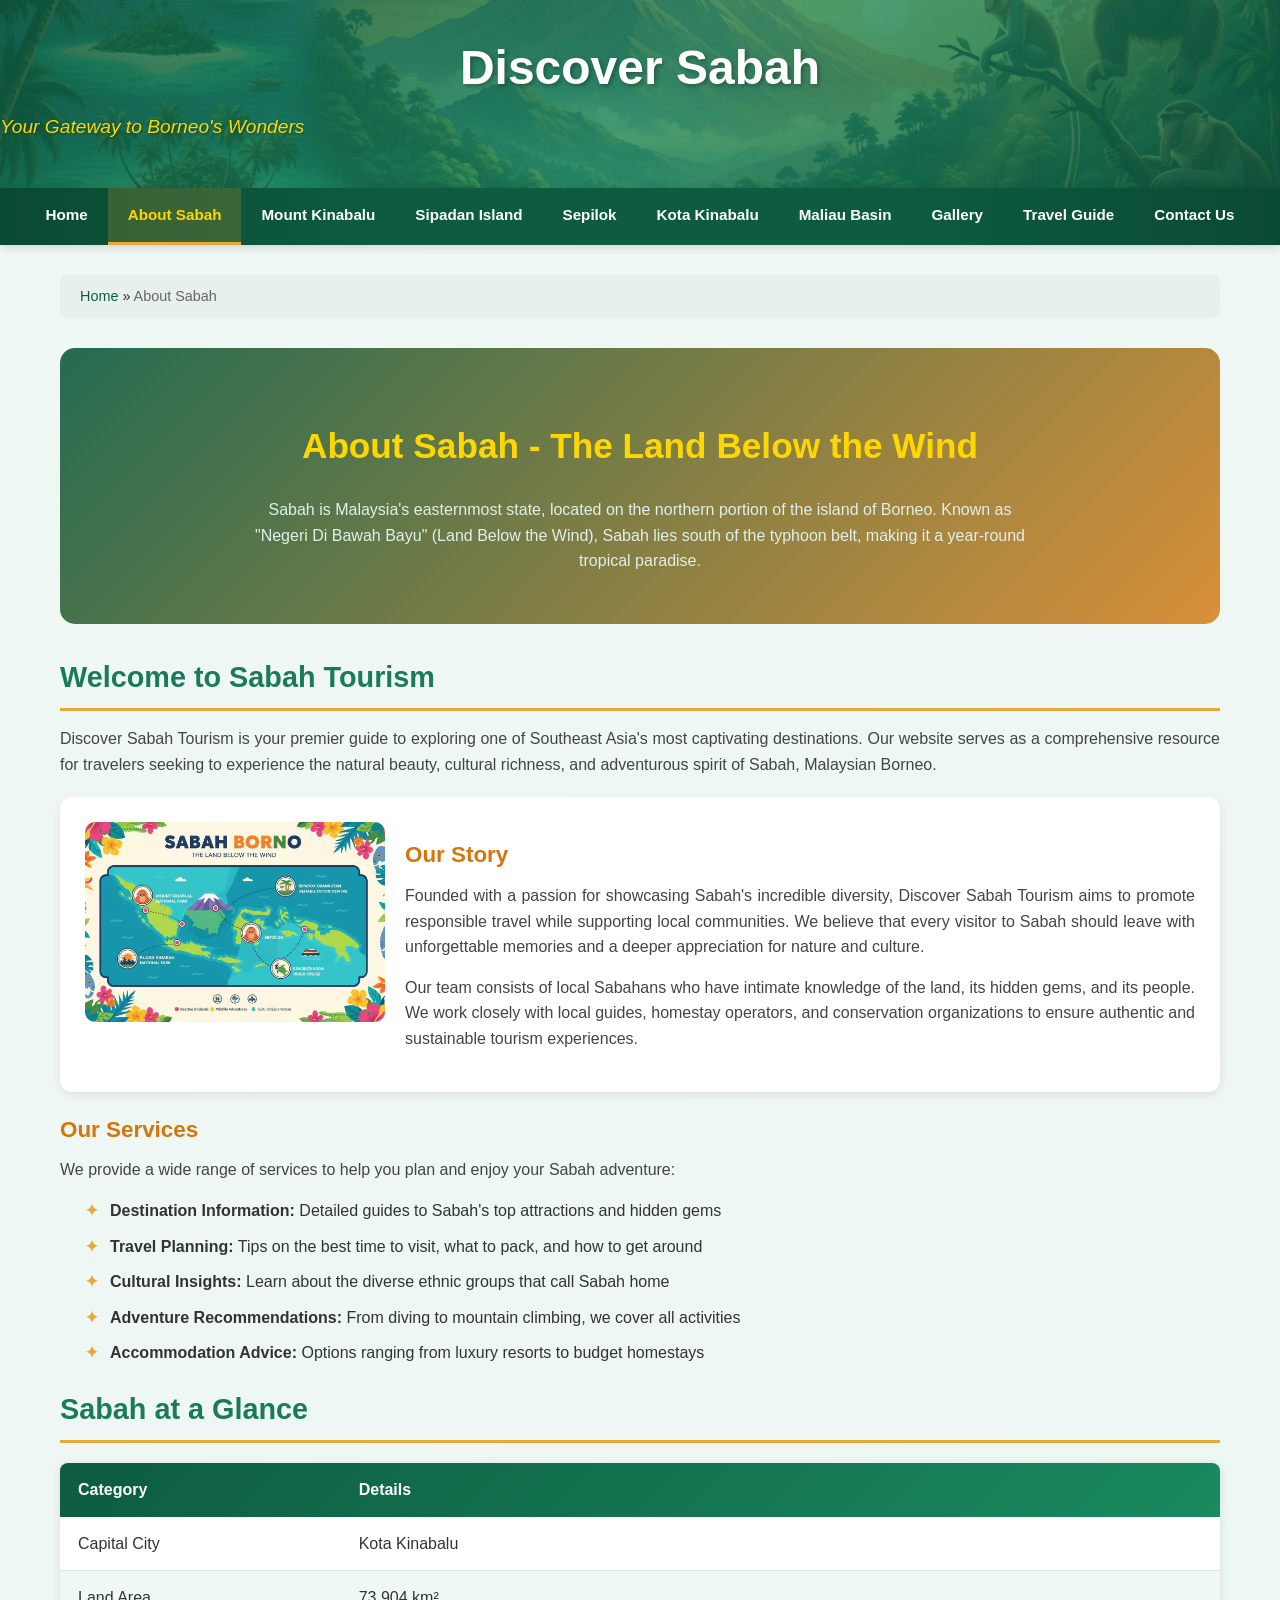
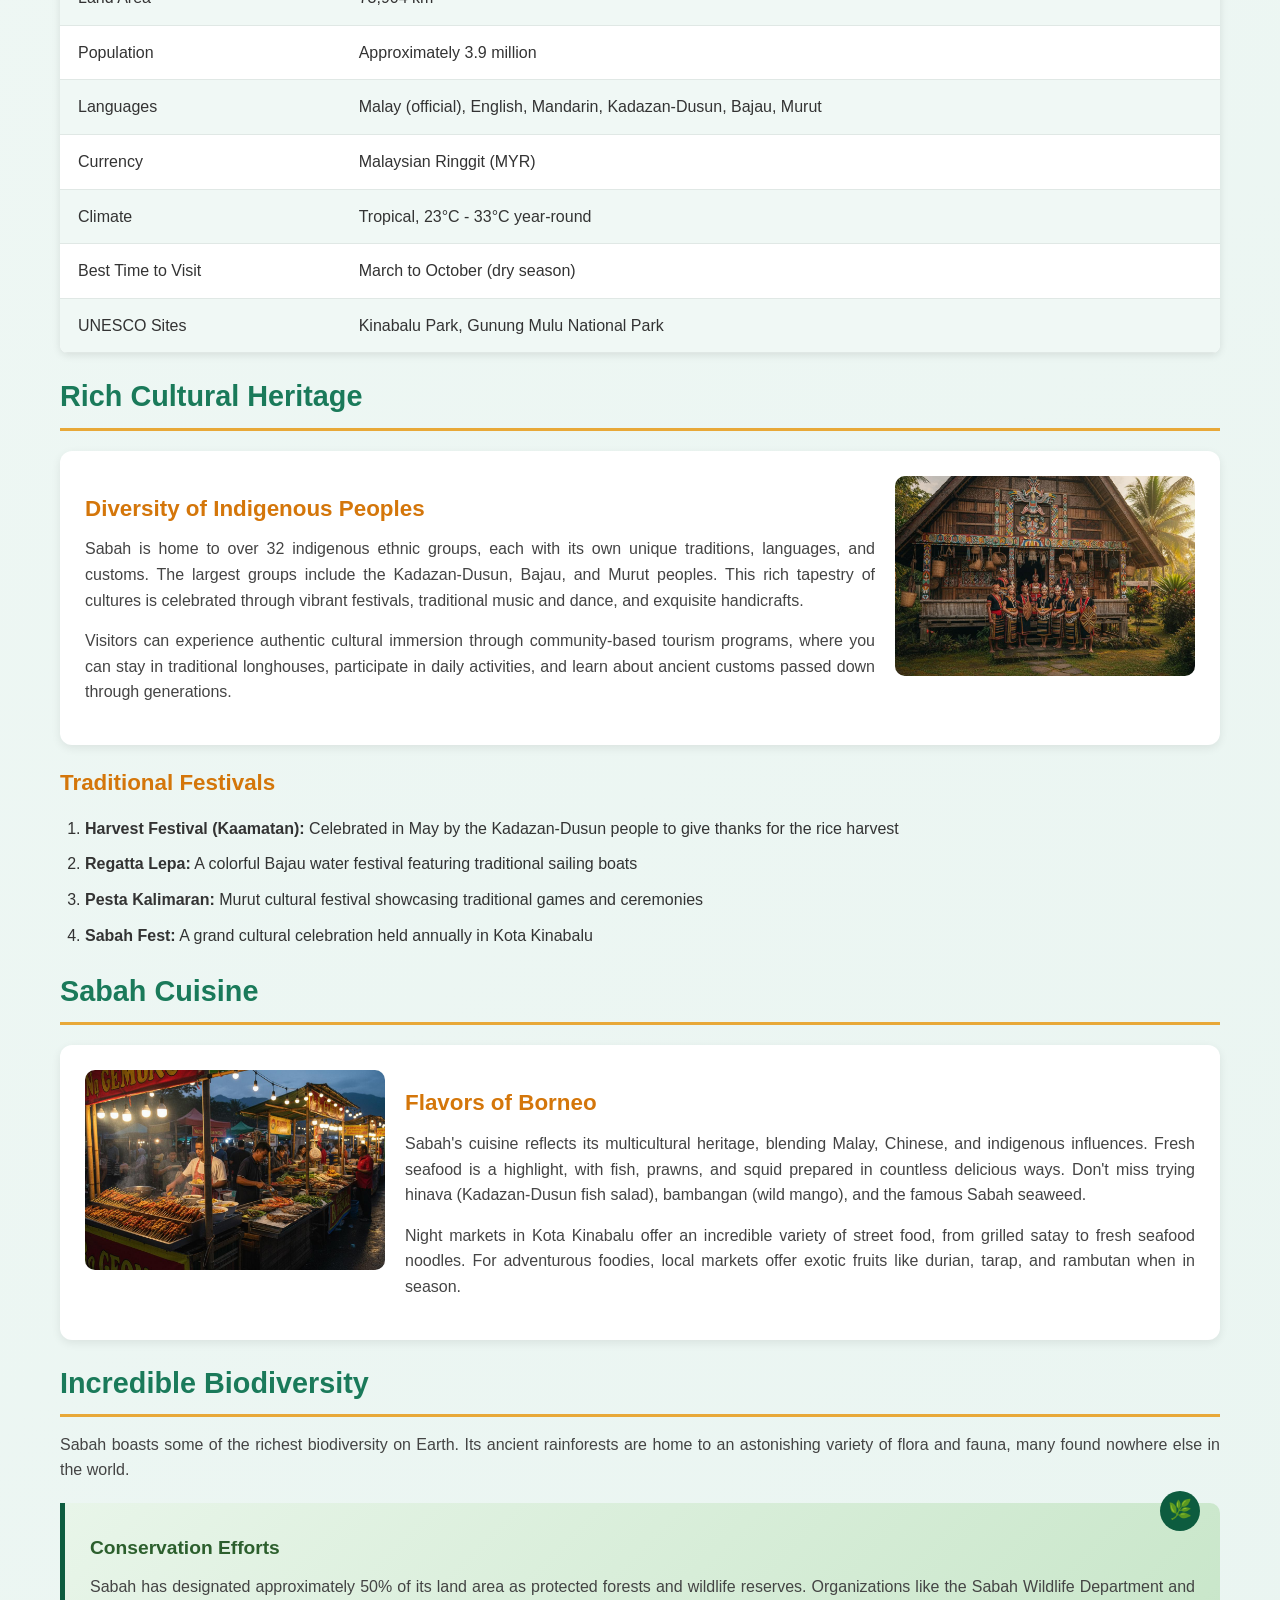
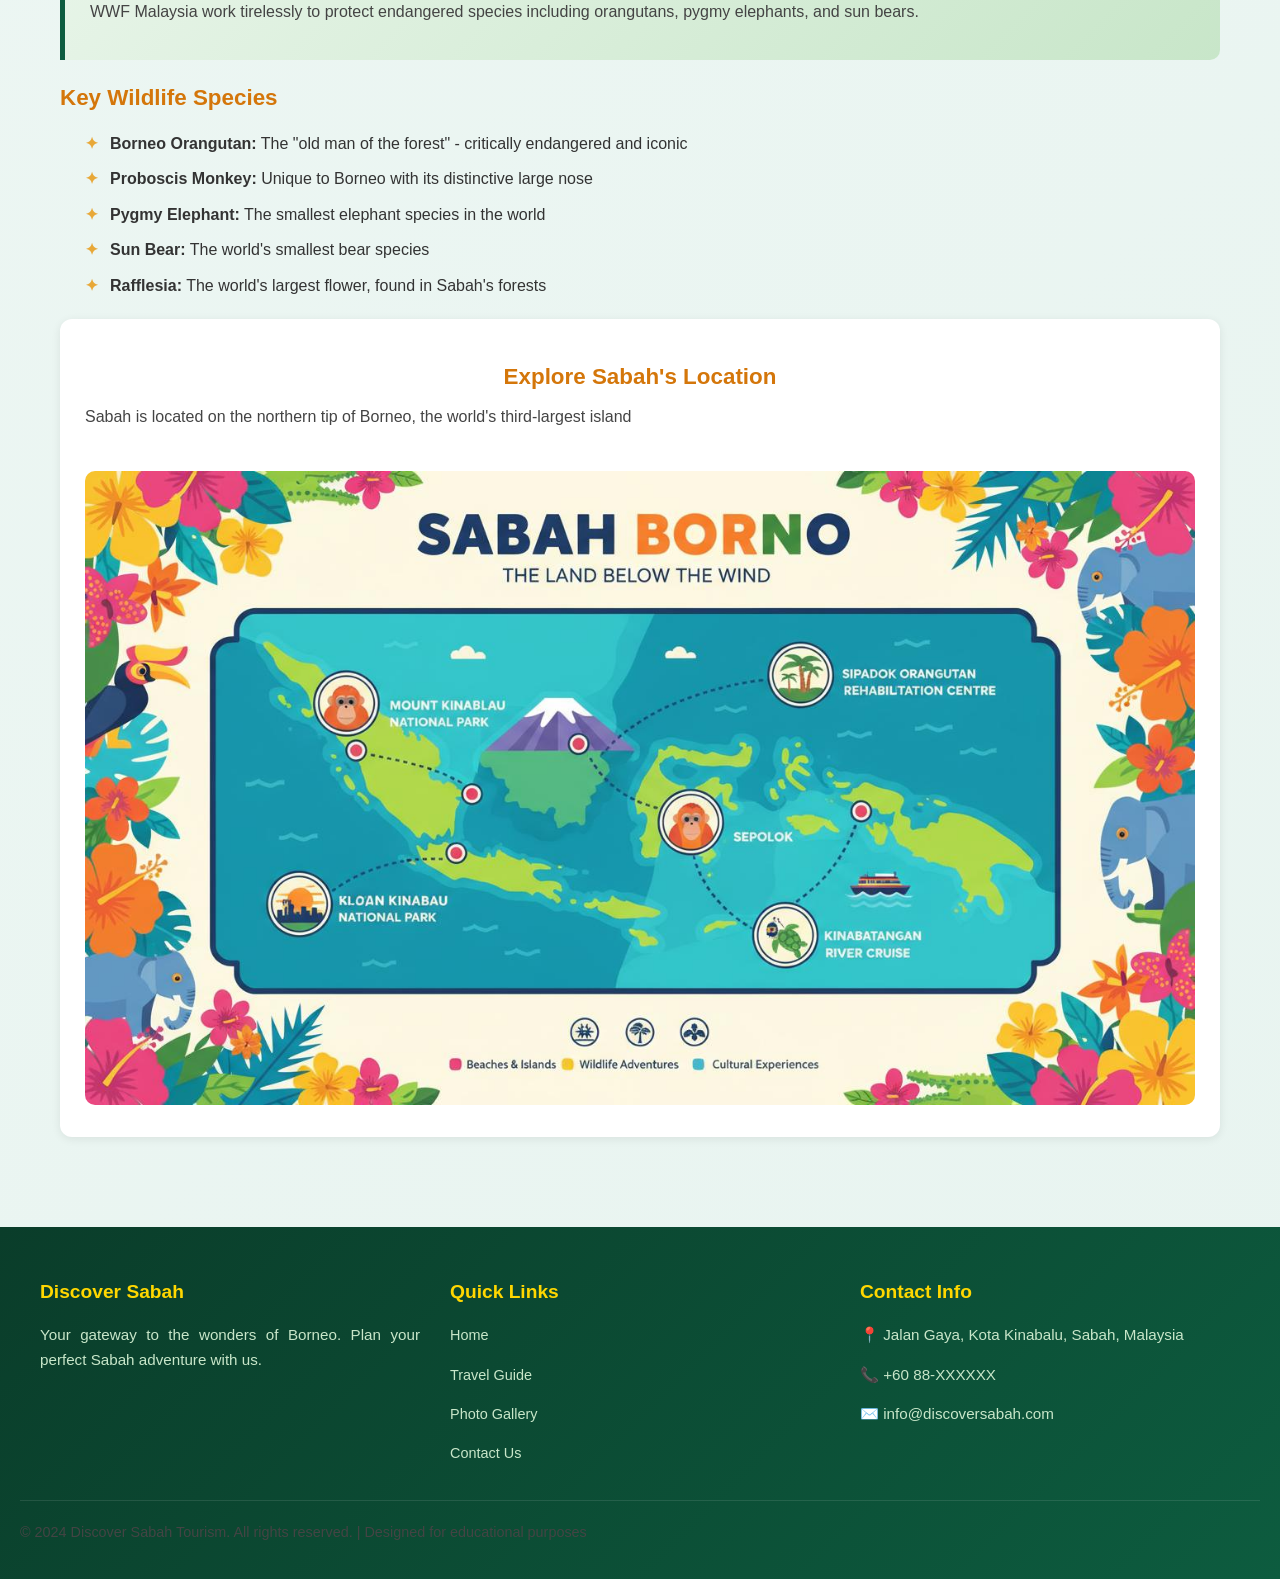
==== about.html @ e3cf941e "Upload Sabah tourism website" ====
<!DOCTYPE html>
<html lang="en">
<head>
    <meta charset="UTF-8">
    <meta name="viewport" content="width=device-width, initial-scale=1.0">
    <title>About Sabah - Discover Sabah</title>
    <link rel="stylesheet" href="css/style.css">
    <style>
        .about-hero {
            background: linear-gradient(135deg, rgba(13,92,63,0.9) 0%, rgba(212,118,10,0.8) 100%);
            color: white;
            padding: 50px;
            border-radius: 15px;
            text-align: center;
            margin: 30px 0;
        }
        .about-hero h2 {
            color: #ffd700;
            border: none;
            font-size: 2.2em;
        }
        .about-hero p {
            color: #e0f0e8;
            text-align: center;
            max-width: 800px;
            margin: 15px auto 0;
        }
    </style>
</head>
<body>
    <header>
        <div class="header-content">
            <h1>Discover Sabah</h1>
            <p class="tagline">Your Gateway to Borneo's Wonders</p>
        </div>
    </header>

    <nav>
        <ul>
            <li><a href="index.html">Home</a></li>
            <li><a href="about.html" class="active">About Sabah</a></li>
            <li><a href="kinabalu.html">Mount Kinabalu</a></li>
            <li><a href="sipadan.html">Sipadan Island</a></li>
            <li><a href="sepilok.html">Sepilok</a></li>
            <li><a href="kk.html">Kota Kinabalu</a></li>
            <li><a href="maliau.html">Maliau Basin</a></li>
            <li><a href="gallery.html">Gallery</a></li>
            <li><a href="guide.html">Travel Guide</a></li>
            <li><a href="contact.html">Contact Us</a></li>
        </ul>
    </nav>

    <div class="container">
        <div class="breadcrumb">
            <a href="index.html">Home</a> &raquo; <span>About Sabah</span>
        </div>

        <section class="about-hero">
            <h2>About Sabah - The Land Below the Wind</h2>
            <p>Sabah is Malaysia's easternmost state, located on the northern portion of the island of Borneo. Known as "Negeri Di Bawah Bayu" (Land Below the Wind), Sabah lies south of the typhoon belt, making it a year-round tropical paradise.</p>
        </section>

        <!-- Introduction to Sabah Tourism -->
        <section>
            <h2>Welcome to Sabah Tourism</h2>
            <p>Discover Sabah Tourism is your premier guide to exploring one of Southeast Asia's most captivating destinations. Our website serves as a comprehensive resource for travelers seeking to experience the natural beauty, cultural richness, and adventurous spirit of Sabah, Malaysian Borneo.</p>
            
            <div class="feature-box">
                <img src="images/sabah-map.jpg" alt="Map of Sabah showing tourist destinations">
                <h3>Our Story</h3>
                <p>Founded with a passion for showcasing Sabah's incredible diversity, Discover Sabah Tourism aims to promote responsible travel while supporting local communities. We believe that every visitor to Sabah should leave with unforgettable memories and a deeper appreciation for nature and culture.</p>
                <p>Our team consists of local Sabahans who have intimate knowledge of the land, its hidden gems, and its people. We work closely with local guides, homestay operators, and conservation organizations to ensure authentic and sustainable tourism experiences.</p>
            </div>

            <h3>Our Services</h3>
            <p>We provide a wide range of services to help you plan and enjoy your Sabah adventure:</p>
            <ul class="feature-list">
                <li><strong>Destination Information:</strong> Detailed guides to Sabah's top attractions and hidden gems</li>
                <li><strong>Travel Planning:</strong> Tips on the best time to visit, what to pack, and how to get around</li>
                <li><strong>Cultural Insights:</strong> Learn about the diverse ethnic groups that call Sabah home</li>
                <li><strong>Adventure Recommendations:</strong> From diving to mountain climbing, we cover all activities</li>
                <li><strong>Accommodation Advice:</strong> Options ranging from luxury resorts to budget homestays</li>
            </ul>
        </section>

        <!-- Key Facts Table -->
        <section>
            <h2>Sabah at a Glance</h2>
            <table>
                <thead>
                    <tr>
                        <th>Category</th>
                        <th>Details</th>
                    </tr>
                </thead>
                <tbody>
                    <tr>
                        <td>Capital City</td>
                        <td>Kota Kinabalu</td>
                    </tr>
                    <tr>
                        <td>Land Area</td>
                        <td>73,904 km²</td>
                    </tr>
                    <tr>
                        <td>Population</td>
                        <td>Approximately 3.9 million</td>
                    </tr>
                    <tr>
                        <td>Languages</td>
                        <td>Malay (official), English, Mandarin, Kadazan-Dusun, Bajau, Murut</td>
                    </tr>
                    <tr>
                        <td>Currency</td>
                        <td>Malaysian Ringgit (MYR)</td>
                    </tr>
                    <tr>
                        <td>Climate</td>
                        <td>Tropical, 23°C - 33°C year-round</td>
                    </tr>
                    <tr>
                        <td>Best Time to Visit</td>
                        <td>March to October (dry season)</td>
                    </tr>
                    <tr>
                        <td>UNESCO Sites</td>
                        <td>Kinabalu Park, Gunung Mulu National Park</td>
                    </tr>
                </tbody>
            </table>
        </section>

        <!-- Cultural Heritage -->
        <section>
            <h2>Rich Cultural Heritage</h2>
            <div class="feature-box">
                <img src="images/cultural-heritage.jpg" alt="Traditional Sabah longhouse and culture" class="right">
                <h3>Diversity of Indigenous Peoples</h3>
                <p>Sabah is home to over 32 indigenous ethnic groups, each with its own unique traditions, languages, and customs. The largest groups include the Kadazan-Dusun, Bajau, and Murut peoples. This rich tapestry of cultures is celebrated through vibrant festivals, traditional music and dance, and exquisite handicrafts.</p>
                <p>Visitors can experience authentic cultural immersion through community-based tourism programs, where you can stay in traditional longhouses, participate in daily activities, and learn about ancient customs passed down through generations.</p>
            </div>

            <h3>Traditional Festivals</h3>
            <ol class="feature-list">
                <li><strong>Harvest Festival (Kaamatan):</strong> Celebrated in May by the Kadazan-Dusun people to give thanks for the rice harvest</li>
                <li><strong>Regatta Lepa:</strong> A colorful Bajau water festival featuring traditional sailing boats</li>
                <li><strong>Pesta Kalimaran:</strong> Murut cultural festival showcasing traditional games and ceremonies</li>
                <li><strong>Sabah Fest:</strong> A grand cultural celebration held annually in Kota Kinabalu</li>
            </ol>
        </section>

        <!-- Cuisine Section -->
        <section>
            <h2>Sabah Cuisine</h2>
            <div class="feature-box">
                <img src="images/local-cuisine.jpg" alt="Sabah local food market">
                <h3>Flavors of Borneo</h3>
                <p>Sabah's cuisine reflects its multicultural heritage, blending Malay, Chinese, and indigenous influences. Fresh seafood is a highlight, with fish, prawns, and squid prepared in countless delicious ways. Don't miss trying hinava (Kadazan-Dusun fish salad), bambangan (wild mango), and the famous Sabah seaweed.</p>
                <p>Night markets in Kota Kinabalu offer an incredible variety of street food, from grilled satay to fresh seafood noodles. For adventurous foodies, local markets offer exotic fruits like durian, tarap, and rambutan when in season.</p>
            </div>
        </section>

        <!-- Biodiversity -->
        <section>
            <h2>Incredible Biodiversity</h2>
            <p>Sabah boasts some of the richest biodiversity on Earth. Its ancient rainforests are home to an astonishing variety of flora and fauna, many found nowhere else in the world.</p>
            
            <div class="info-box">
                <div class="info-box-icon">🌿</div>
                <h4>Conservation Efforts</h4>
                <p>Sabah has designated approximately 50% of its land area as protected forests and wildlife reserves. Organizations like the Sabah Wildlife Department and WWF Malaysia work tirelessly to protect endangered species including orangutans, pygmy elephants, and sun bears.</p>
            </div>

            <h3>Key Wildlife Species</h3>
            <ul class="feature-list">
                <li><strong>Borneo Orangutan:</strong> The "old man of the forest" - critically endangered and iconic</li>
                <li><strong>Proboscis Monkey:</strong> Unique to Borneo with its distinctive large nose</li>
                <li><strong>Pygmy Elephant:</strong> The smallest elephant species in the world</li>
                <li><strong>Sun Bear:</strong> The world's smallest bear species</li>
                <li><strong>Rafflesia:</strong> The world's largest flower, found in Sabah's forests</li>
            </ul>
        </section>

        <!-- Map Section -->
        <section class="media-container">
            <h3>Explore Sabah's Location</h3>
            <p>Sabah is located on the northern tip of Borneo, the world's third-largest island</p>
            <br>
            <img src="images/sabah-map.jpg" alt="Sabah location map" style="max-width: 100%; border-radius: 10px;">
        </section>
    </div>

    <footer>
        <div class="footer-content">
            <div class="footer-section">
                <h4>Discover Sabah</h4>
                <p>Your gateway to the wonders of Borneo. Plan your perfect Sabah adventure with us.</p>
            </div>
            <div class="footer-section">
                <h4>Quick Links</h4>
                <p><a href="index.html">Home</a></p>
                <p><a href="guide.html">Travel Guide</a></p>
                <p><a href="gallery.html">Photo Gallery</a></p>
                <p><a href="contact.html">Contact Us</a></p>
            </div>
            <div class="footer-section">
                <h4>Contact Info</h4>
                <p>📍 Jalan Gaya, Kota Kinabalu, Sabah, Malaysia</p>
                <p>📞 +60 88-XXXXXX</p>
                <p>✉️ info@discoversabah.com</p>
            </div>
        </div>
        <div class="footer-bottom">
            <p>&copy; 2024 Discover Sabah Tourism. All rights reserved. | Designed for educational purposes</p>
        </div>
    </footer>
</body>
</html>
---- css/style.css ----
/* ============================================
   SABAH TOURISM WEBSITE - EXTERNAL STYLESHEET
   Techniques: External CSS, Positioning, Floating,
   Background Styling, Responsive Design
   ============================================ */

/* --- CSS Reset & Base Styles --- */
* {
    margin: 0;
    padding: 0;
    box-sizing: border-box;
}

body {
    font-family: 'Segoe UI', Tahoma, Geneva, Verdana, sans-serif;
    line-height: 1.6;
    color: #333;
    background-color: #f0f8f5;
    background-image: linear-gradient(135deg, #f0f8f5 0%, #e8f4f0 100%);
}

/* --- Typography --- */
h1 {
    font-size: 2.5em;
    color: #0d5c3f;
    margin-bottom: 15px;
    text-align: center;
}

h2 {
    font-size: 1.8em;
    color: #1a7a5a;
    margin: 20px 0 15px 0;
    border-bottom: 3px solid #e8a838;
    padding-bottom: 8px;
}

h3 {
    font-size: 1.4em;
    color: #d4760a;
    margin: 15px 0 10px 0;
}

h4 {
    font-size: 1.2em;
    color: #2c5f2d;
    margin: 10px 0;
}

p {
    margin-bottom: 15px;
    text-align: justify;
    color: #444;
}

a {
    color: #0d7a4d;
    text-decoration: none;
    transition: all 0.3s ease;
}

a:hover {
    color: #e8a838;
    text-decoration: underline;
}

/* --- Header & Navigation --- */
header {
    background: linear-gradient(135deg, #0d5c3f 0%, #1a8a5f 50%, #0d5c3f 100%);
    background-image: url('../images/hero-sabah.jpg');
    background-size: cover;
    background-position: center;
    background-blend-mode: overlay;
    color: white;
    padding: 30px 0;
    text-align: center;
    position: relative;
    box-shadow: 0 4px 15px rgba(0,0,0,0.2);
}

header::after {
    content: '';
    position: absolute;
    top: 0;
    left: 0;
    right: 0;
    bottom: 0;
    background: linear-gradient(135deg, rgba(13,92,63,0.85) 0%, rgba(26,138,95,0.75) 50%, rgba(13,92,63,0.85) 100%);
    z-index: 1;
}

.header-content {
    position: relative;
    z-index: 2;
}

header h1 {
    color: white;
    font-size: 3em;
    text-shadow: 2px 2px 4px rgba(0,0,0,0.3);
    margin-bottom: 5px;
}

.tagline {
    font-size: 1.2em;
    color: #ffd700;
    font-style: italic;
    text-shadow: 1px 1px 2px rgba(0,0,0,0.3);
}

/* --- Navigation Bar --- */
nav {
    background: linear-gradient(90deg, #0a4a32 0%, #0d5c3f 30%, #0d5c3f 70%, #0a4a32 100%);
    padding: 0;
    position: sticky;
    top: 0;
    z-index: 1000;
    box-shadow: 0 2px 10px rgba(0,0,0,0.15);
}

nav ul {
    list-style: none;
    text-align: center;
    display: flex;
    justify-content: center;
    flex-wrap: wrap;
}

nav ul li {
    display: inline-block;
}

nav ul li a {
    display: block;
    color: white;
    padding: 15px 20px;
    text-decoration: none;
    font-weight: 600;
    font-size: 0.95em;
    transition: all 0.3s ease;
    border-bottom: 3px solid transparent;
}

nav ul li a:hover {
    background-color: rgba(255,255,255,0.1);
    color: #ffd700;
    border-bottom: 3px solid #ffd700;
    text-decoration: none;
}

nav ul li a.active {
    background-color: rgba(232,168,56,0.2);
    border-bottom: 3px solid #e8a838;
    color: #ffd700;
}

/* --- Main Content Container --- */
.container {
    max-width: 1200px;
    margin: 0 auto;
    padding: 30px 20px;
}

/* --- Hero Section --- */
.hero-section {
    position: relative;
    text-align: center;
    padding: 50px 20px;
    background: linear-gradient(135deg, rgba(13,92,63,0.9) 0%, rgba(26,138,95,0.8) 100%);
    color: white;
    border-radius: 15px;
    margin-bottom: 30px;
    overflow: hidden;
}

.hero-section h1 {
    color: white;
    font-size: 2.8em;
    margin-bottom: 15px;
}

.hero-section p {
    font-size: 1.2em;
    color: #e0f0e8;
    max-width: 800px;
    margin: 0 auto 25px auto;
    text-align: center;
}

.btn {
    display: inline-block;
    padding: 12px 30px;
    background: linear-gradient(135deg, #e8a838 0%, #f0c050 100%);
    color: #333;
    font-weight: bold;
    border-radius: 50px;
    text-decoration: none;
    transition: all 0.3s ease;
    box-shadow: 0 4px 15px rgba(232,168,56,0.4);
}

.btn:hover {
    background: linear-gradient(135deg, #f0c050 0%, #ffd700 100%);
    transform: translateY(-2px);
    box-shadow: 0 6px 20px rgba(232,168,56,0.5);
    text-decoration: none;
    color: #333;
}

/* --- Cards Grid (Floating Layout) --- */
.card-grid {
    display: flex;
    flex-wrap: wrap;
    gap: 25px;
    margin: 30px 0;
}

.card {
    flex: 1 1 300px;
    background: white;
    border-radius: 12px;
    overflow: hidden;
    box-shadow: 0 4px 15px rgba(0,0,0,0.1);
    transition: all 0.3s ease;
    border: 1px solid #e0e8e5;
}

.card:hover {
    transform: translateY(-5px);
    box-shadow: 0 8px 25px rgba(0,0,0,0.15);
}

.card img {
    width: 100%;
    height: 200px;
    object-fit: cover;
    display: block;
}

.card-content {
    padding: 20px;
}

.card-content h3 {
    margin-top: 0;
}

.card-content p {
    text-align: left;
}

/* --- Feature Box with Float --- */
.feature-box {
    background: white;
    border-radius: 12px;
    padding: 25px;
    margin: 20px 0;
    box-shadow: 0 3px 10px rgba(0,0,0,0.08);
    overflow: hidden;
}

.feature-box img {
    float: left;
    margin: 0 20px 15px 0;
    border-radius: 10px;
    width: 300px;
    height: 200px;
    object-fit: cover;
}

.feature-box img.right {
    float: right;
    margin: 0 0 15px 20px;
}

.feature-box::after {
    content: "";
    display: table;
    clear: both;
}

/* --- Info Boxes with Positioning --- */
.info-box {
    position: relative;
    background: linear-gradient(135deg, #e8f5e9 0%, #c8e6c9 100%);
    border-left: 5px solid #0d5c3f;
    padding: 20px 25px;
    margin: 20px 0;
    border-radius: 0 10px 10px 0;
}

.info-box.tip {
    background: linear-gradient(135deg, #fff8e1 0%, #ffecb3 100%);
    border-left-color: #e8a838;
}

.info-box.warning {
    background: linear-gradient(135deg, #ffebee 0%, #ffcdd2 100%);
    border-left-color: #c62828;
}

.info-box-icon {
    position: absolute;
    top: -12px;
    right: 20px;
    background: #0d5c3f;
    color: white;
    width: 40px;
    height: 40px;
    border-radius: 50%;
    display: flex;
    align-items: center;
    justify-content: center;
    font-size: 1.2em;
    font-weight: bold;
}

/* --- Tables --- */
table {
    width: 100%;
    border-collapse: collapse;
    margin: 20px 0;
    background: white;
    box-shadow: 0 2px 8px rgba(0,0,0,0.1);
    border-radius: 8px;
    overflow: hidden;
}

table thead {
    background: linear-gradient(135deg, #0d5c3f 0%, #1a8a5f 100%);
    color: white;
}

table th, table td {
    padding: 14px 18px;
    text-align: left;
}

table tbody tr:nth-child(even) {
    background-color: #f0f8f5;
}

table tbody tr:hover {
    background-color: #e0f0e8;
    transition: background-color 0.3s ease;
}

table th {
    font-weight: 600;
}

table td {
    border-bottom: 1px solid #e0e8e5;
}

/* --- Lists --- */
ul.feature-list, ol.feature-list {
    margin: 15px 0 15px 25px;
    padding: 0;
}

ul.feature-list li, ol.feature-list li {
    margin-bottom: 10px;
    line-height: 1.6;
}

ul.feature-list li {
    list-style-type: none;
    position: relative;
    padding-left: 25px;
}

ul.feature-list li::before {
    content: "✦";
    position: absolute;
    left: 0;
    color: #e8a838;
    font-weight: bold;
}

/* --- Gallery Grid --- */
.gallery-grid {
    display: grid;
    grid-template-columns: repeat(auto-fill, minmax(280px, 1fr));
    gap: 20px;
    margin: 30px 0;
}

.gallery-item {
    position: relative;
    overflow: hidden;
    border-radius: 12px;
    box-shadow: 0 4px 12px rgba(0,0,0,0.15);
    transition: all 0.3s ease;
    cursor: pointer;
}

.gallery-item:hover {
    transform: scale(1.03);
    box-shadow: 0 8px 25px rgba(0,0,0,0.2);
}

.gallery-item img {
    width: 100%;
    height: 220px;
    object-fit: cover;
    display: block;
    transition: all 0.3s ease;
}

.gallery-item:hover img {
    transform: scale(1.1);
}

.gallery-caption {
    position: absolute;
    bottom: 0;
    left: 0;
    right: 0;
    background: linear-gradient(transparent, rgba(0,0,0,0.8));
    color: white;
    padding: 30px 15px 15px 15px;
    font-size: 0.95em;
}

/* --- Forms --- */
.form-container {
    background: white;
    padding: 35px;
    border-radius: 15px;
    box-shadow: 0 4px 20px rgba(0,0,0,0.1);
    max-width: 700px;
    margin: 0 auto;
}

.form-group {
    margin-bottom: 20px;
}

.form-group label {
    display: block;
    margin-bottom: 8px;
    font-weight: 600;
    color: #0d5c3f;
}

.form-group input[type="text"],
.form-group input[type="email"],
.form-group input[type="tel"],
.form-group input[type="date"],
.form-group select,
.form-group textarea {
    width: 100%;
    padding: 12px 15px;
    border: 2px solid #d0e0d8;
    border-radius: 8px;
    font-size: 1em;
    font-family: inherit;
    transition: border-color 0.3s ease;
}

.form-group input:focus,
.form-group select:focus,
.form-group textarea:focus {
    border-color: #0d5c3f;
    outline: none;
    box-shadow: 0 0 0 3px rgba(13,92,63,0.1);
}

.form-group input.error,
.form-group select.error,
.form-group textarea.error {
    border-color: #c62828;
    background-color: #ffebee;
}

.error-message {
    color: #c62828;
    font-size: 0.85em;
    margin-top: 5px;
    display: none;
}

.error-message.visible {
    display: block;
}

.form-row {
    display: flex;
    gap: 20px;
}

.form-row .form-group {
    flex: 1;
}

.form-group textarea {
    resize: vertical;
    min-height: 120px;
}

.btn-submit {
    background: linear-gradient(135deg, #0d5c3f 0%, #1a8a5f 100%);
    color: white;
    padding: 14px 40px;
    border: none;
    border-radius: 50px;
    font-size: 1.1em;
    font-weight: bold;
    cursor: pointer;
    transition: all 0.3s ease;
    box-shadow: 0 4px 15px rgba(13,92,63,0.3);
}

.btn-submit:hover {
    background: linear-gradient(135deg, #1a8a5f 0%, #0d5c3f 100%);
    transform: translateY(-2px);
    box-shadow: 0 6px 20px rgba(13,92,63,0.4);
}

/* --- Contact Info Box --- */
.contact-info {
    background: linear-gradient(135deg, #e8f5e9 0%, #c8e6c9 100%);
    padding: 25px;
    border-radius: 12px;
    margin: 20px 0;
}

.contact-info-item {
    display: flex;
    align-items: flex-start;
    margin-bottom: 15px;
}

.contact-icon {
    font-size: 1.5em;
    margin-right: 15px;
    color: #0d5c3f;
    min-width: 30px;
    text-align: center;
}

/* --- Audio/Video Container --- */
.media-container {
    background: white;
    padding: 25px;
    border-radius: 12px;
    margin: 20px 0;
    text-align: center;
    box-shadow: 0 2px 10px rgba(0,0,0,0.08);
}

.media-container audio,
.media-container video {
    width: 100%;
    max-width: 600px;
    border-radius: 8px;
}

/* --- Footer --- */
footer {
    background: linear-gradient(135deg, #0a3d2a 0%, #0d5c3f 100%);
    color: white;
    padding: 40px 20px 20px 20px;
    margin-top: 40px;
}

.footer-content {
    max-width: 1200px;
    margin: 0 auto;
    display: flex;
    flex-wrap: wrap;
    justify-content: space-between;
    gap: 30px;
}

.footer-section {
    flex: 1 1 250px;
}

.footer-section h4 {
    color: #ffd700;
    margin-bottom: 15px;
    font-size: 1.2em;
}

.footer-section p,
.footer-section a {
    color: #c8e6c9;
    font-size: 0.95em;
}

.footer-section a:hover {
    color: #ffd700;
}

.footer-bottom {
    text-align: center;
    padding-top: 20px;
    margin-top: 20px;
    border-top: 1px solid rgba(255,255,255,0.1);
    color: rgba(255,255,255,0.7);
    font-size: 0.9em;
}

/* --- Breadcrumb --- */
.breadcrumb {
    background: #e8f0ec;
    padding: 10px 20px;
    margin-bottom: 20px;
    border-radius: 8px;
    font-size: 0.9em;
}

.breadcrumb a {
    color: #0d5c3f;
}

.breadcrumb span {
    color: #666;
}

/* --- Highlight Box --- */
.highlight-box {
    background: linear-gradient(135deg, #fff3e0 0%, #ffe0b2 100%);
    border: 2px solid #e8a838;
    border-radius: 12px;
    padding: 20px;
    margin: 20px 0;
    text-align: center;
}

.highlight-box h3 {
    color: #e65100;
}

/* --- Destination Header --- */
.destination-header {
    position: relative;
    height: 350px;
    background-size: cover;
    background-position: center;
    border-radius: 15px;
    display: flex;
    align-items: center;
    justify-content: center;
    margin-bottom: 30px;
    overflow: hidden;
}

.destination-header::after {
    content: '';
    position: absolute;
    top: 0;
    left: 0;
    right: 0;
    bottom: 0;
    background: rgba(0,0,0,0.4);
}

.destination-header h1 {
    position: relative;
    z-index: 2;
    color: white;
    font-size: 3em;
    text-shadow: 2px 2px 6px rgba(0,0,0,0.5);
}

/* --- Statistics Box --- */
.stats-container {
    display: flex;
    flex-wrap: wrap;
    gap: 20px;
    margin: 30px 0;
}

.stat-box {
    flex: 1 1 200px;
    background: linear-gradient(135deg, #0d5c3f 0%, #1a8a5f 100%);
    color: white;
    padding: 25px;
    border-radius: 12px;
    text-align: center;
    box-shadow: 0 4px 15px rgba(13,92,63,0.3);
}

.stat-number {
    font-size: 2.5em;
    font-weight: bold;
    color: #ffd700;
}

.stat-label {
    font-size: 0.95em;
    opacity: 0.9;
    margin-top: 5px;
}

/* --- Responsive Design --- */
@media (max-width: 768px) {
    header h1 {
        font-size: 2em;
    }

    nav ul {
        flex-direction: column;
    }

    nav ul li a {
        padding: 10px 15px;
    }

    .feature-box img,
    .feature-box img.right {
        float: none;
        margin: 0 0 15px 0;
        width: 100%;
        height: auto;
    }

    .destination-header {
        height: 200px;
    }

    .destination-header h1 {
        font-size: 1.8em;
    }

    .form-row {
        flex-direction: column;
        gap: 0;
    }

    .gallery-grid {
        grid-template-columns: 1fr;
    }
}

@media (max-width: 480px) {
    .container {
        padding: 15px 10px;
    }

    h1 {
        font-size: 1.8em;
    }

    h2 {
        font-size: 1.4em;
    }

    .hero-section h1 {
        font-size: 1.8em;
    }
}
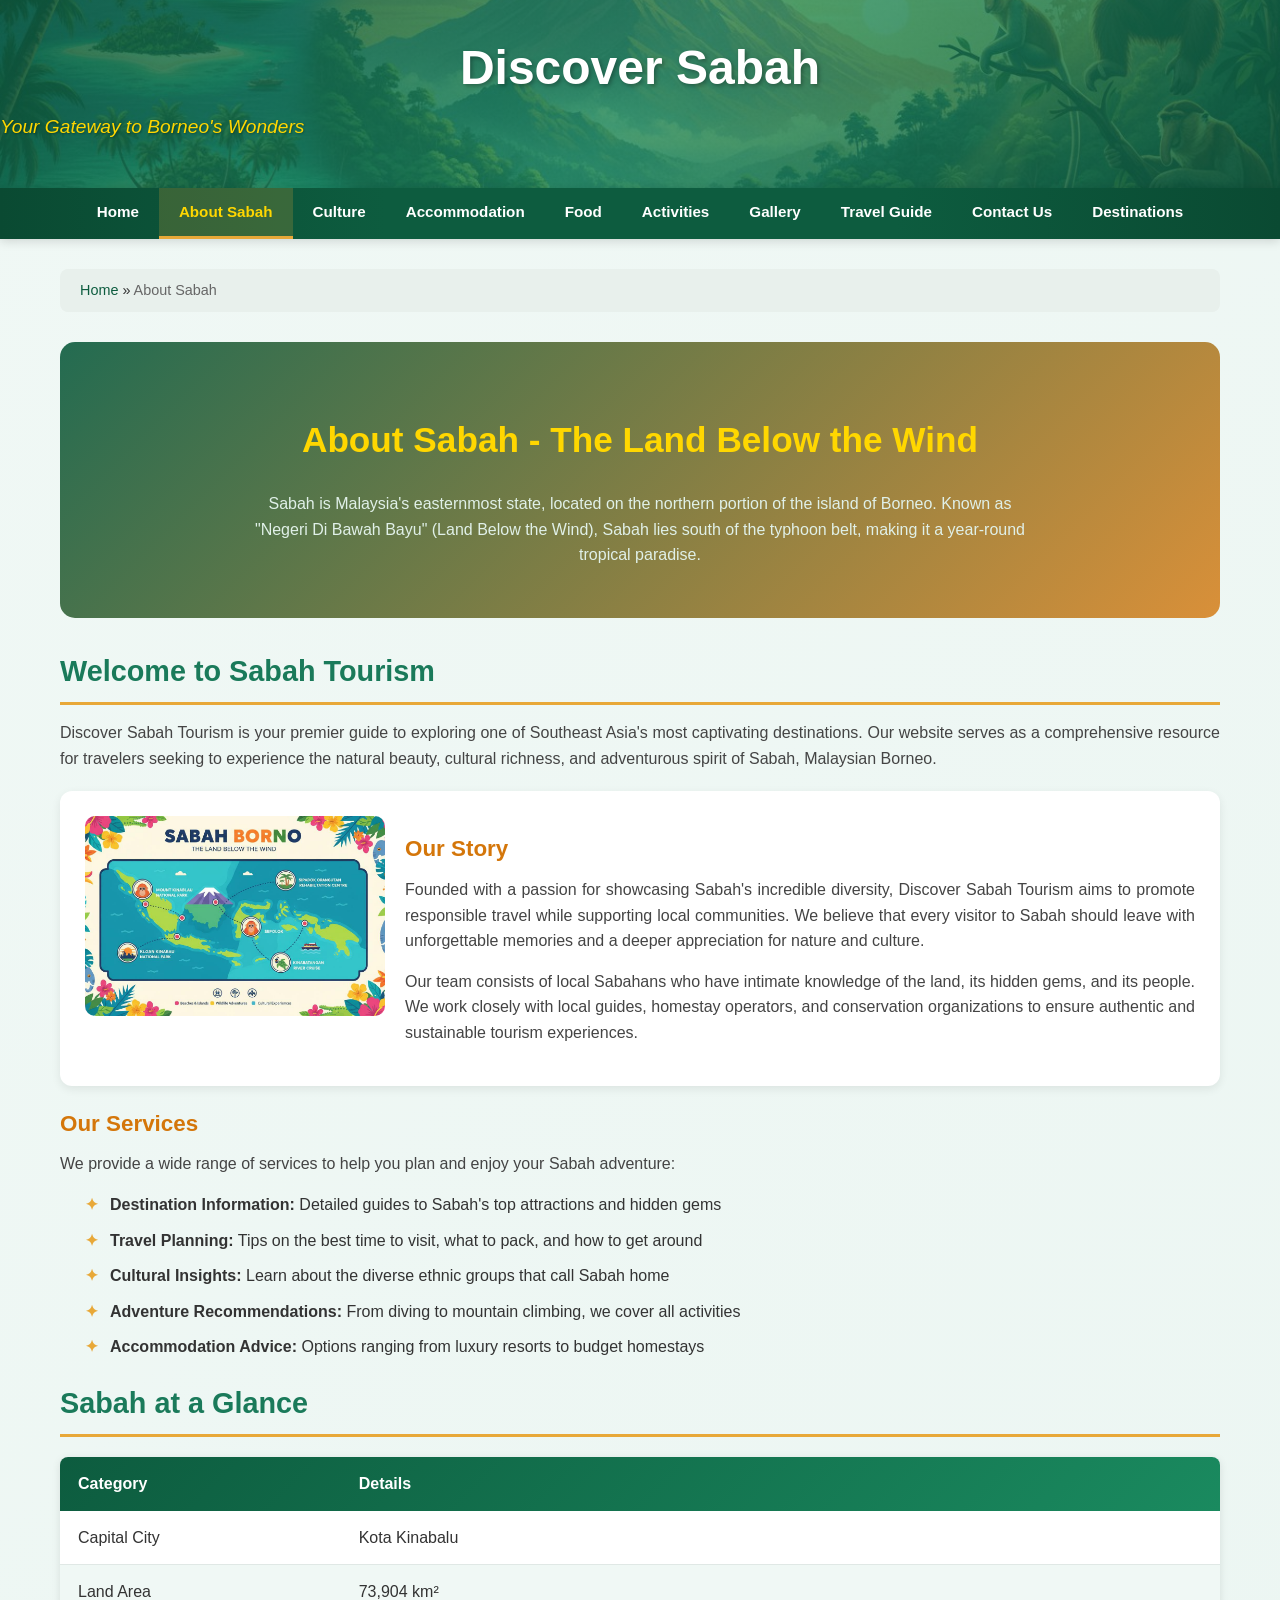
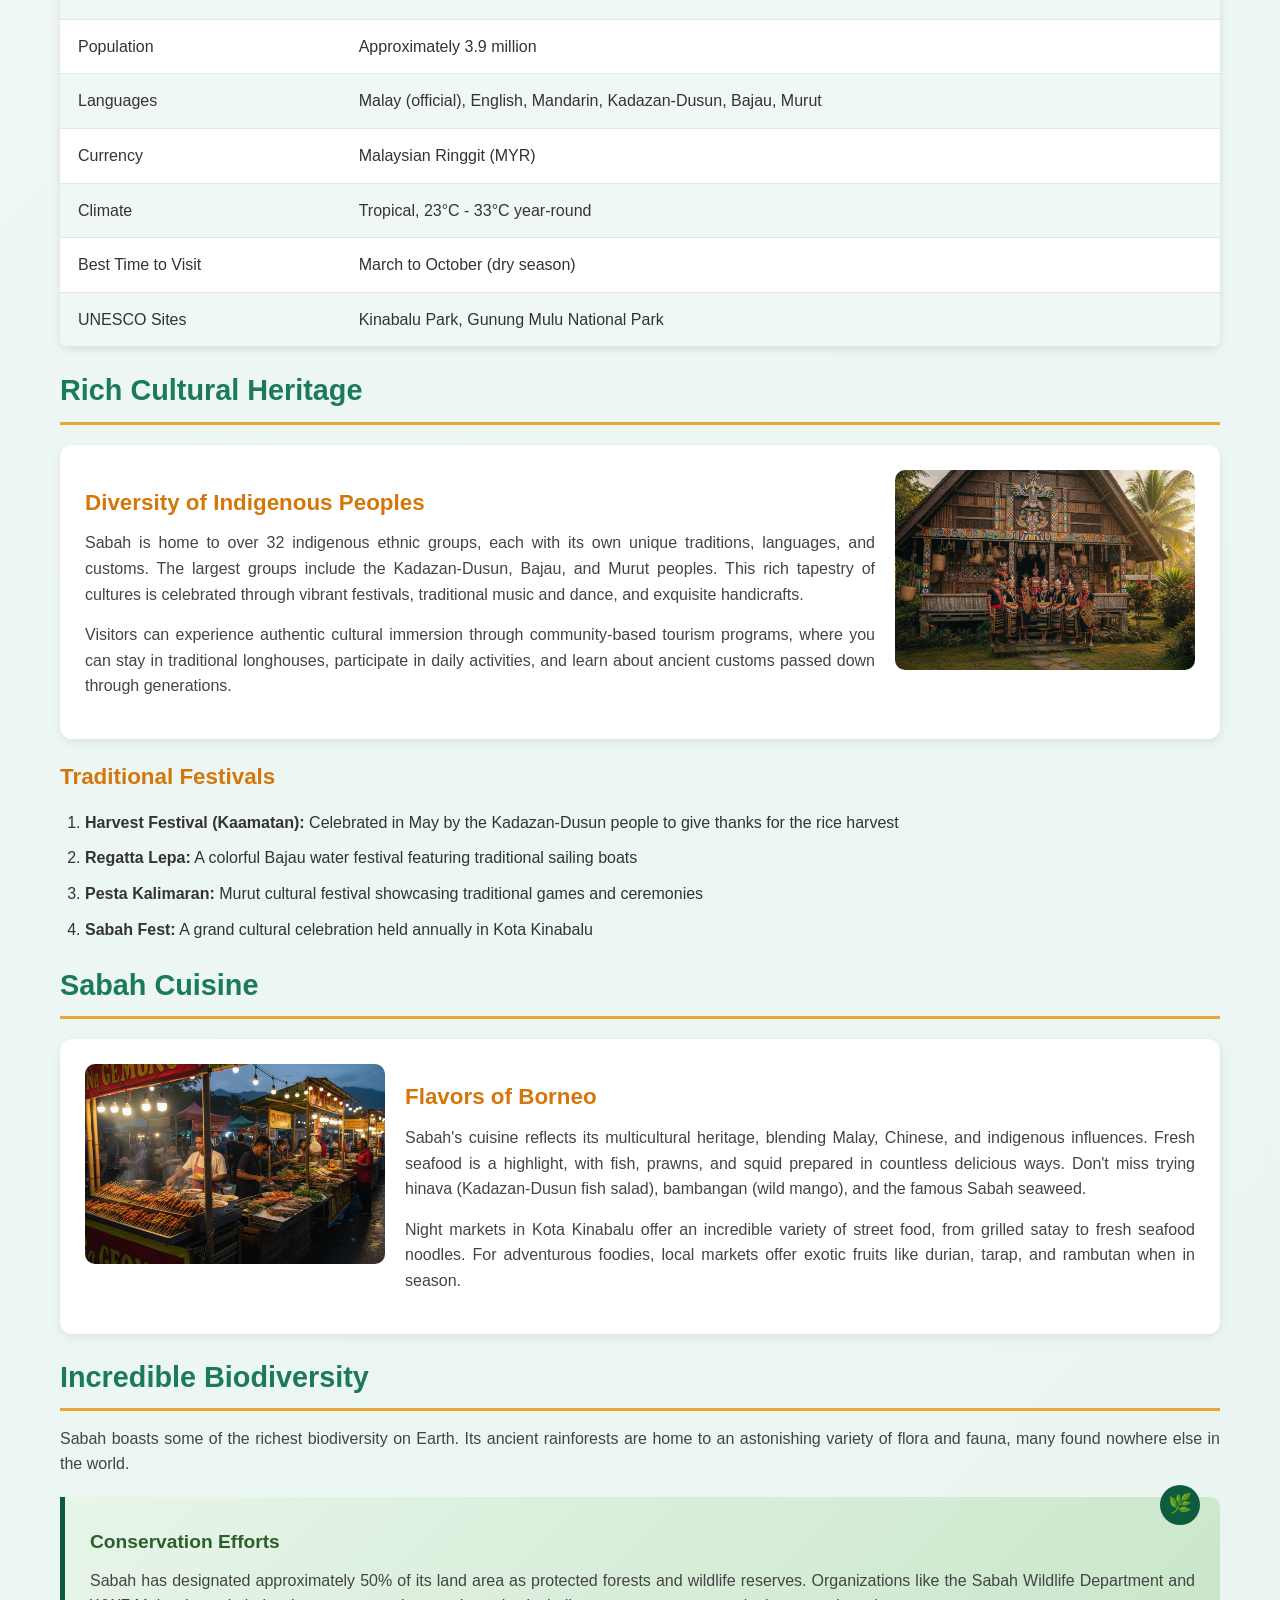
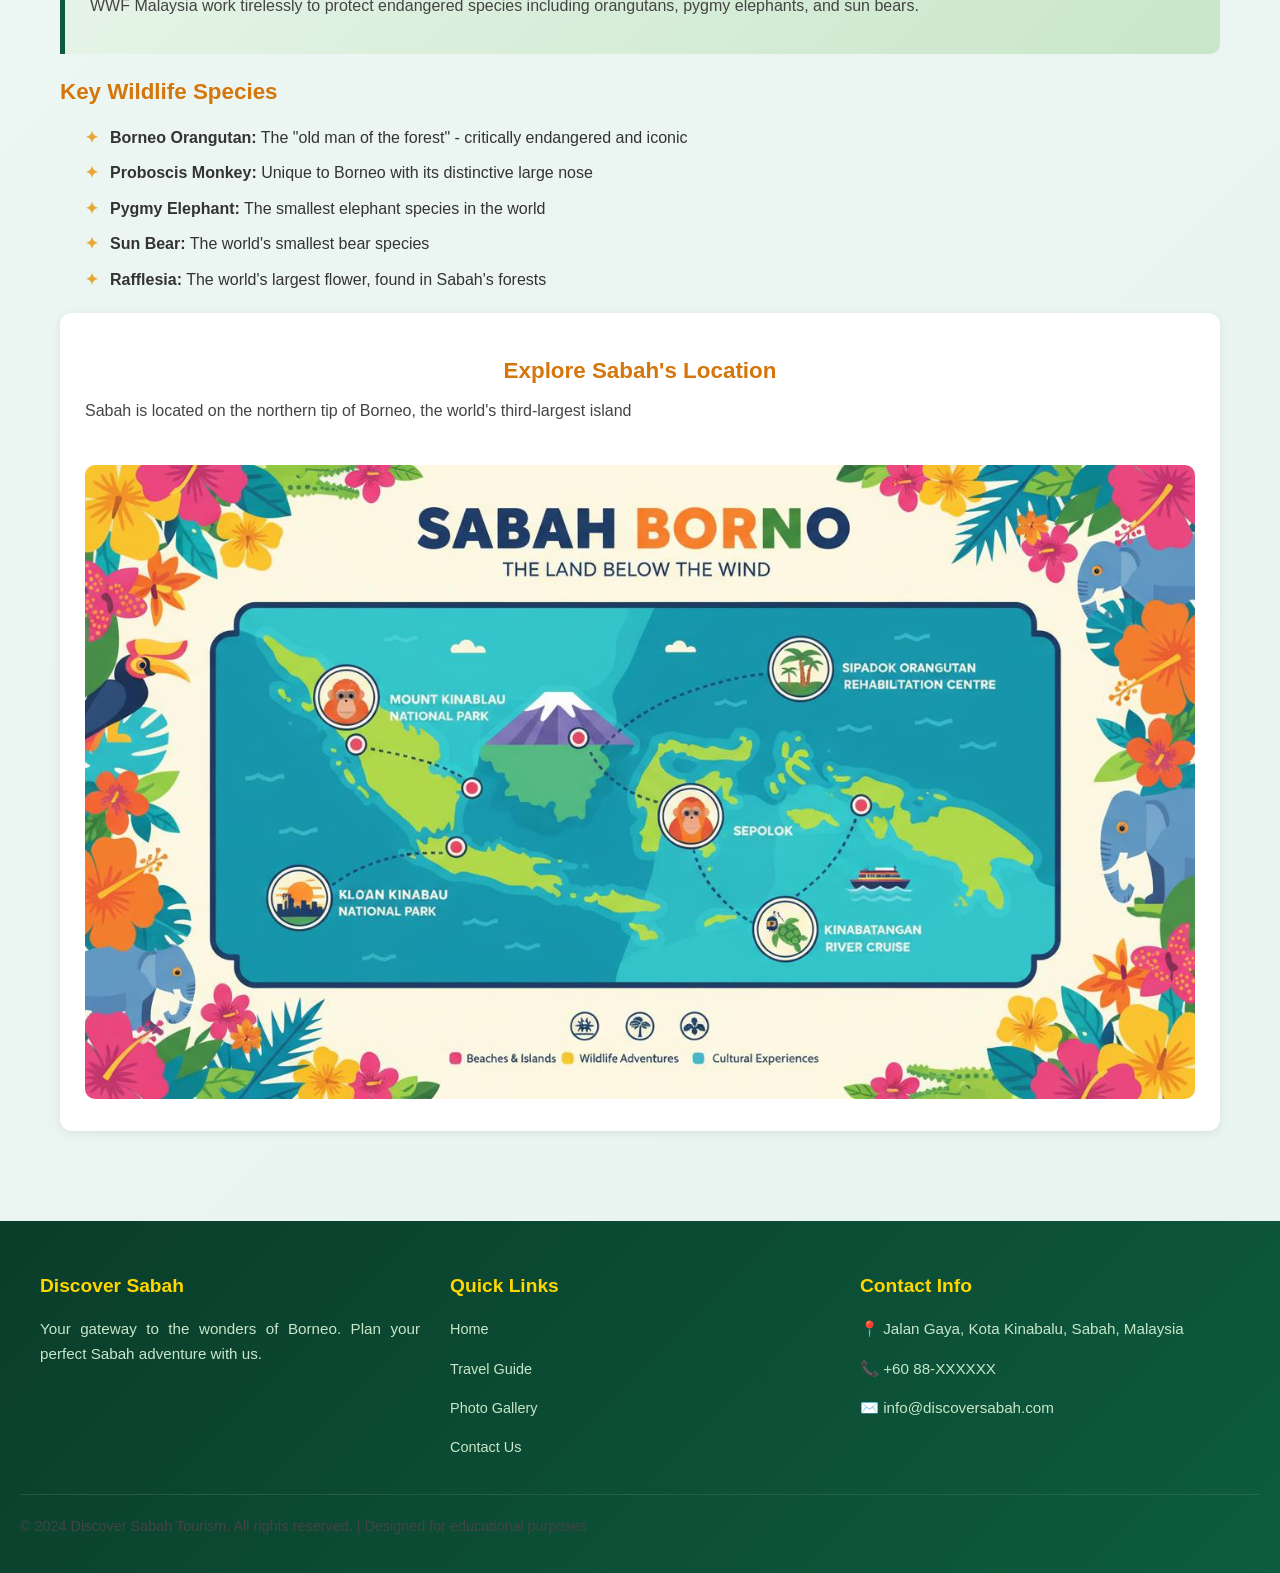
==== commit fb96b568: "Add destinations link to all pages" ====
--- a/about.html
+++ b/about.html
@@ -39,14 +39,14 @@
         <ul>
             <li><a href="index.html">Home</a></li>
             <li><a href="about.html" class="active">About Sabah</a></li>
-            <li><a href="kinabalu.html">Mount Kinabalu</a></li>
-            <li><a href="sipadan.html">Sipadan Island</a></li>
-            <li><a href="sepilok.html">Sepilok</a></li>
-            <li><a href="kk.html">Kota Kinabalu</a></li>
-            <li><a href="maliau.html">Maliau Basin</a></li>
+            <li><a href="culture.html">Culture</a></li>
+            <li><a href="accommodation.html">Accommodation</a></li>
+            <li><a href="food.html">Food</a></li>
+            <li><a href="activities.html">Activities</a></li>
             <li><a href="gallery.html">Gallery</a></li>
             <li><a href="guide.html">Travel Guide</a></li>
             <li><a href="contact.html">Contact Us</a></li>
+            <li><a href="destination.html">Destinations</a></li>
         </ul>
     </nav>
 
--- a/css/style.css
+++ b/css/style.css
@@ -112,7 +112,7 @@
 nav {
     background: linear-gradient(90deg, #0a4a32 0%, #0d5c3f 30%, #0d5c3f 70%, #0a4a32 100%);
     padding: 0;
-    position: sticky;
+    position: relative;
     top: 0;
     z-index: 1000;
     box-shadow: 0 2px 10px rgba(0,0,0,0.15);
@@ -133,12 +133,12 @@
 nav ul li a {
     display: block;
     color: white;
-    padding: 15px 20px;
+    padding: 12px 20px;
     text-decoration: none;
     font-weight: 600;
     font-size: 0.95em;
     transition: all 0.3s ease;
-    border-bottom: 3px solid transparent;
+    border-bottom: 1px solid transparent;
 }
 
 nav ul li a:hover {
@@ -753,3 +753,61 @@
         font-size: 1.8em;
     }
 }
+/* ===== MOBILE NAV FIX (PUT AT VERY BOTTOM) ===== */
+@media (max-width: 768px) {
+
+    nav {
+        position: relative !important;
+        height: auto !important;
+    }
+
+    nav ul {
+        display: block !important;
+        max-height: 60vh !important;
+        overflow-y: auto !important;
+        -webkit-overflow-scrolling: touch;
+    }
+
+    nav ul li {
+        display: block !important;
+        width: 100%;
+    }
+
+    nav ul li a {
+        display: block;
+        padding: 12px;
+        border-bottom: 1px solid rgba(255,255,255,0.2);
+    }
+}
+
+/* Force page scroll */
+html, body {
+    height: auto !important;
+    overflow-y: auto !important;
+}
+/* ===== FIX MOBILE NAV MENU (FINAL WORKING FIX) ===== */
+@media (max-width: 768px) {
+
+    nav {
+        position: sticky;
+        top: 0;
+        z-index: 1000;
+    }
+
+    nav ul {
+        display: block;
+        max-height: 50vh;        /* ✅ LIMIT HEIGHT */
+        overflow-y: scroll;      /* ✅ FORCE SCROLL */
+        background: #0d5c3f;
+    }
+
+    nav ul li {
+        display: block;
+        width: 100%;
+    }
+
+    nav ul li a {
+        padding: 12px;
+        display: block;
+    }
+}
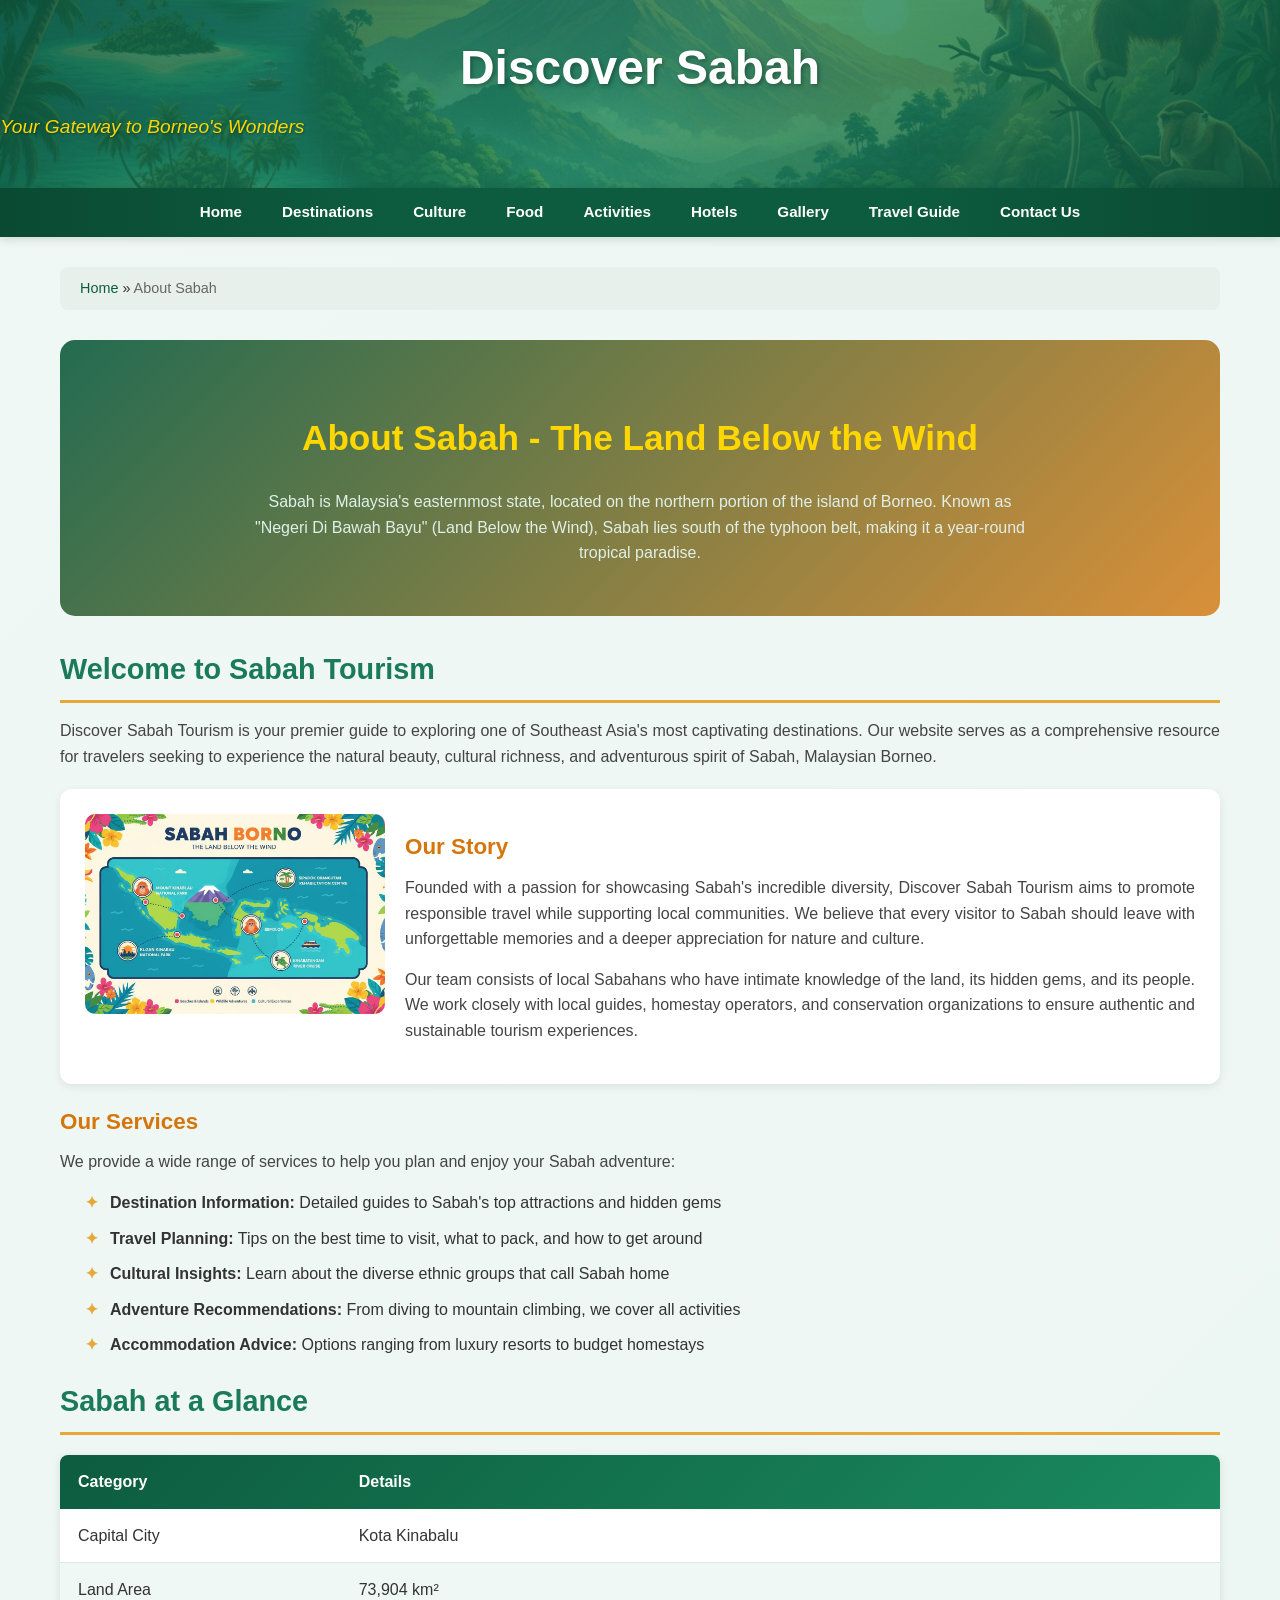
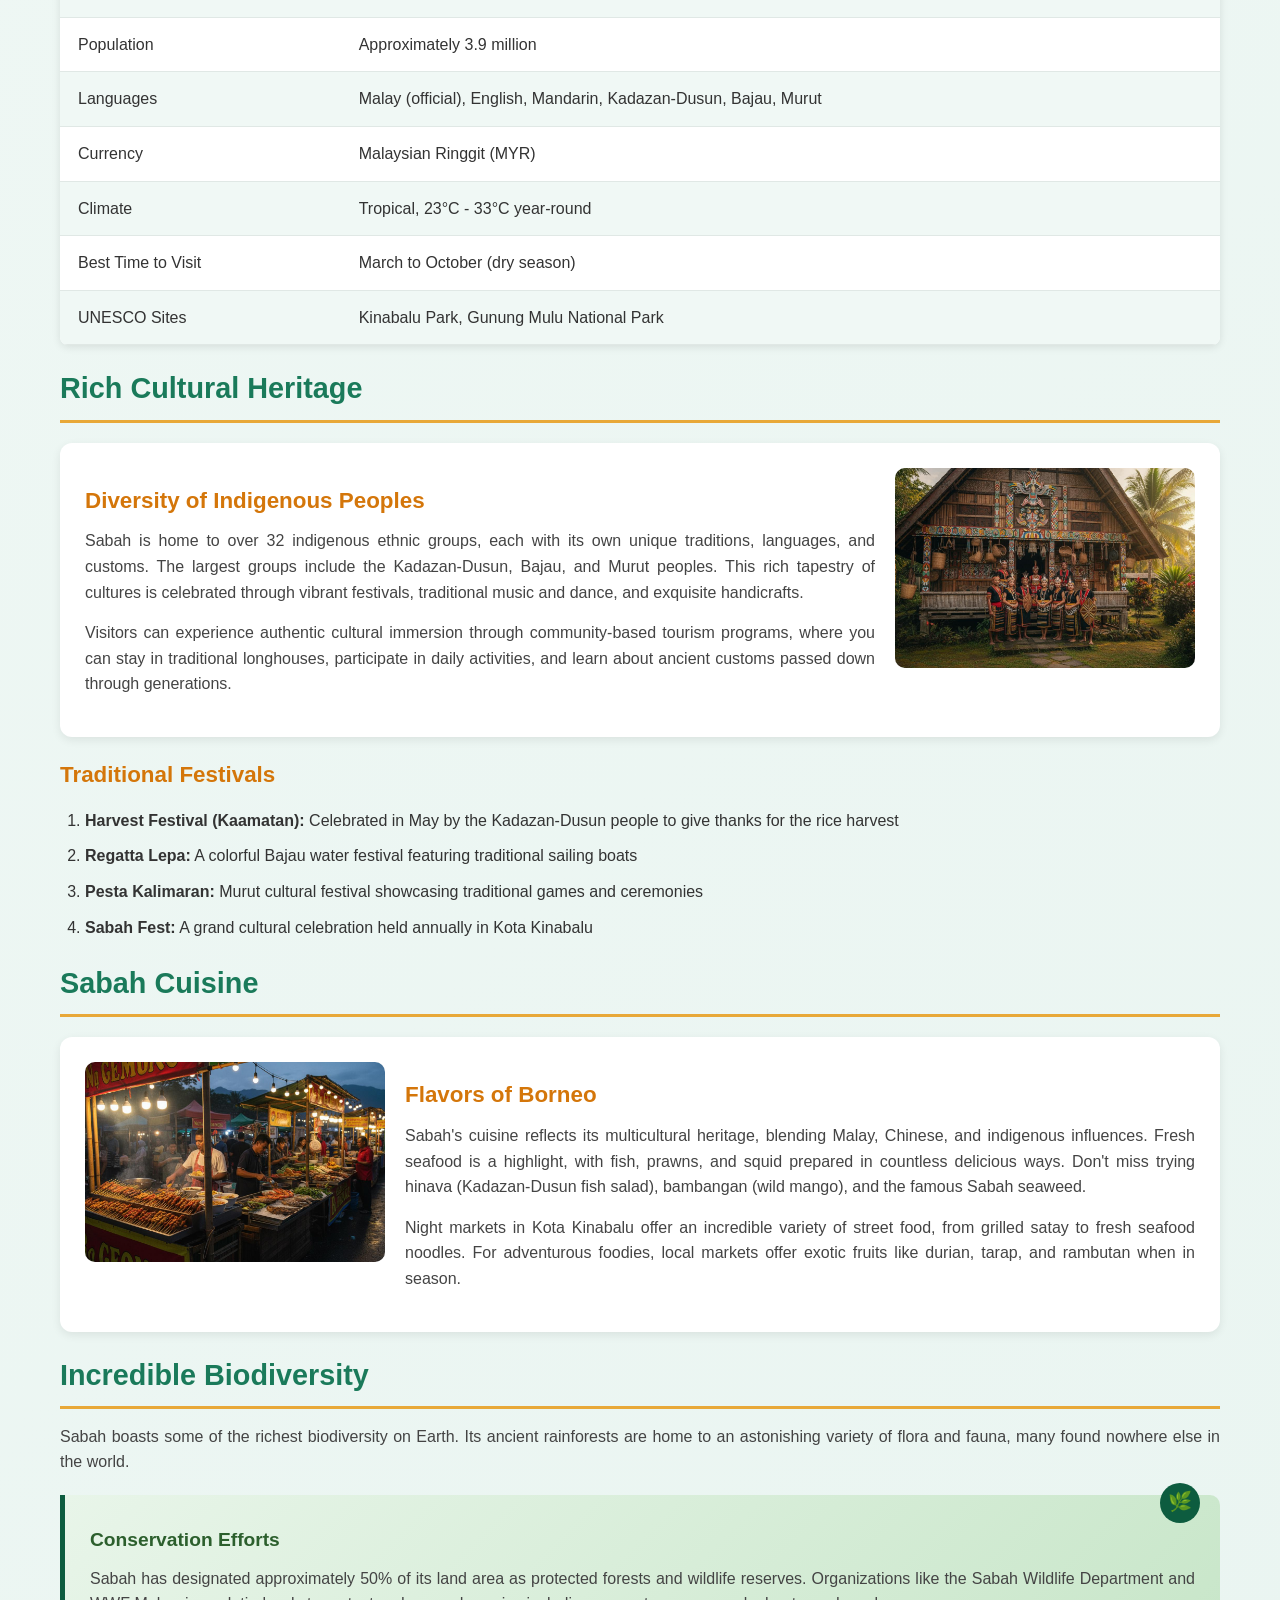
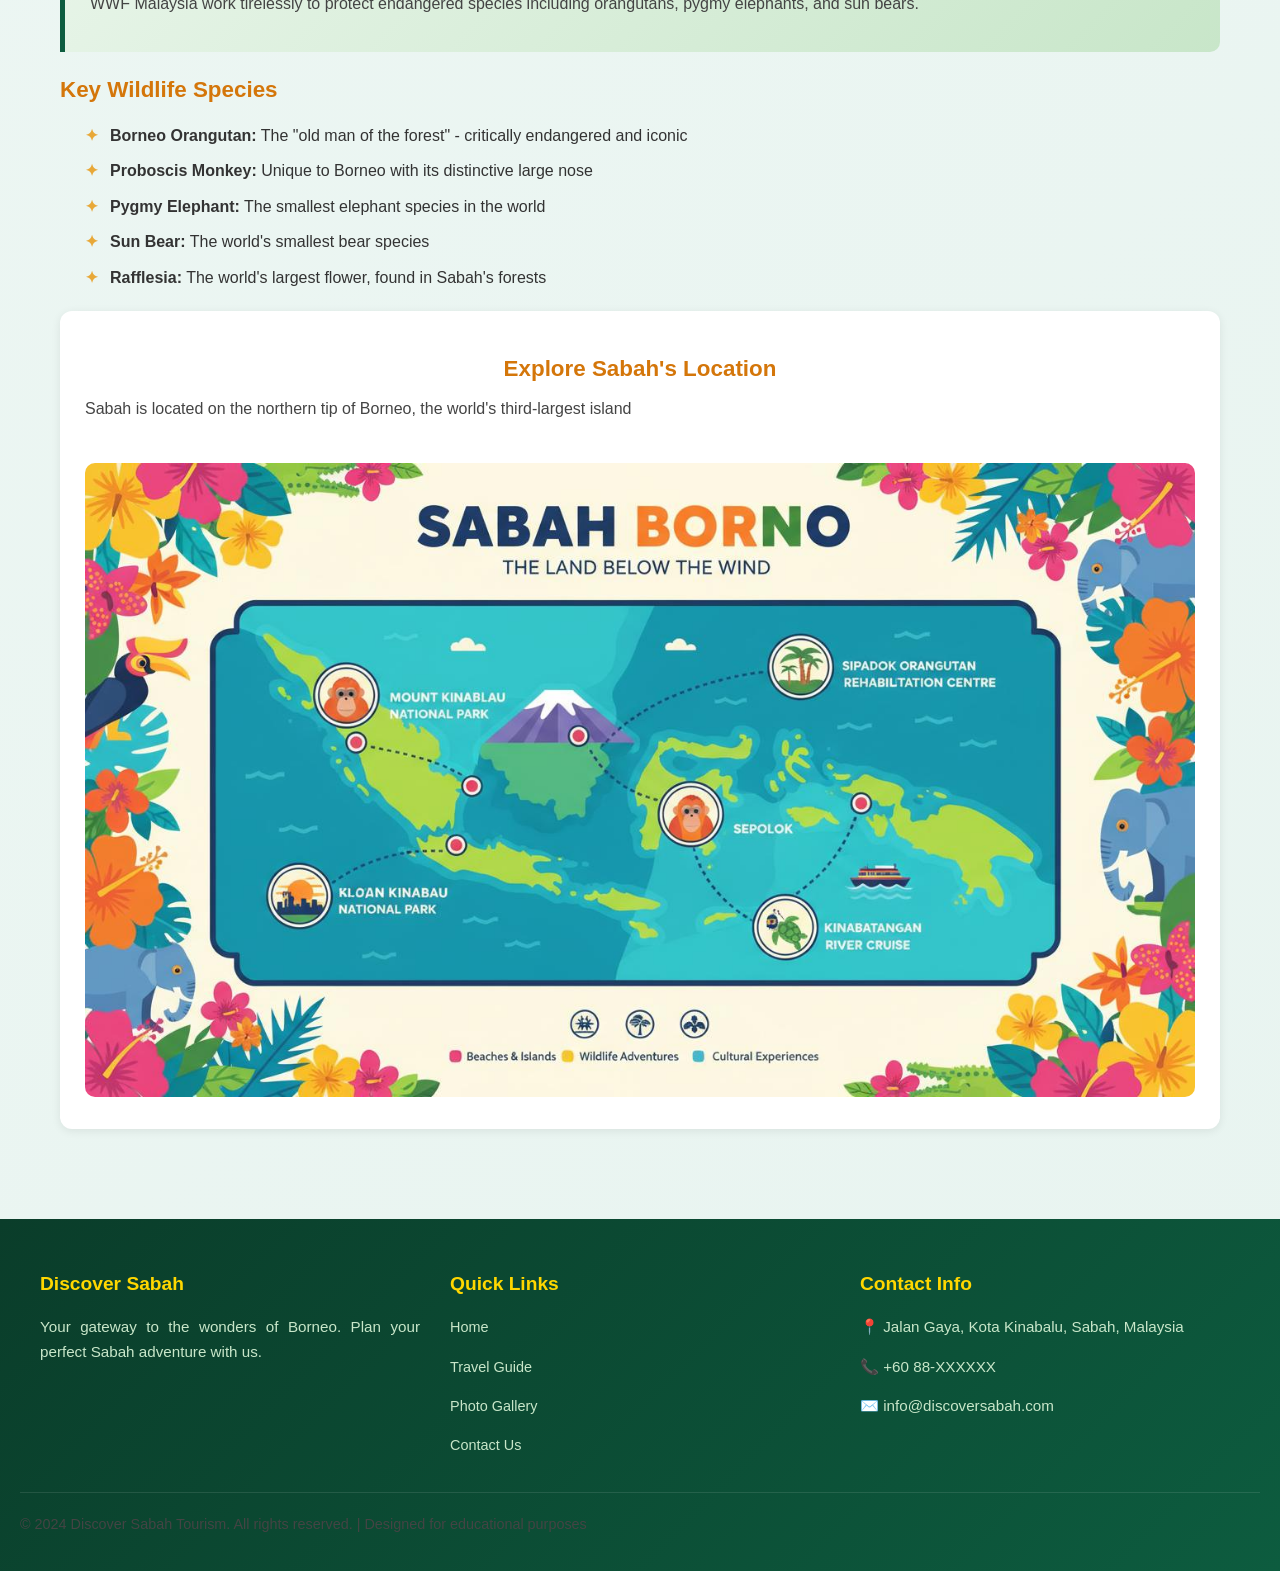
==== commit c6e1cae6: "Reorder navigation menu" ====
--- a/about.html
+++ b/about.html
@@ -38,15 +38,15 @@
     <nav>
         <ul>
             <li><a href="index.html">Home</a></li>
-            <li><a href="about.html" class="active">About Sabah</a></li>
+            <li><a href="about.html"class="active>About Sabah</a></li>
+            <li><a href="destination.html">Destinations</a></li>
             <li><a href="culture.html">Culture</a></li>
-            <li><a href="accommodation.html">Accommodation</a></li>
             <li><a href="food.html">Food</a></li>
             <li><a href="activities.html">Activities</a></li>
+            <li><a href="accommodation.html">Hotels</a></li>
             <li><a href="gallery.html">Gallery</a></li>
             <li><a href="guide.html">Travel Guide</a></li>
             <li><a href="contact.html">Contact Us</a></li>
-            <li><a href="destination.html">Destinations</a></li>
         </ul>
     </nav>
 
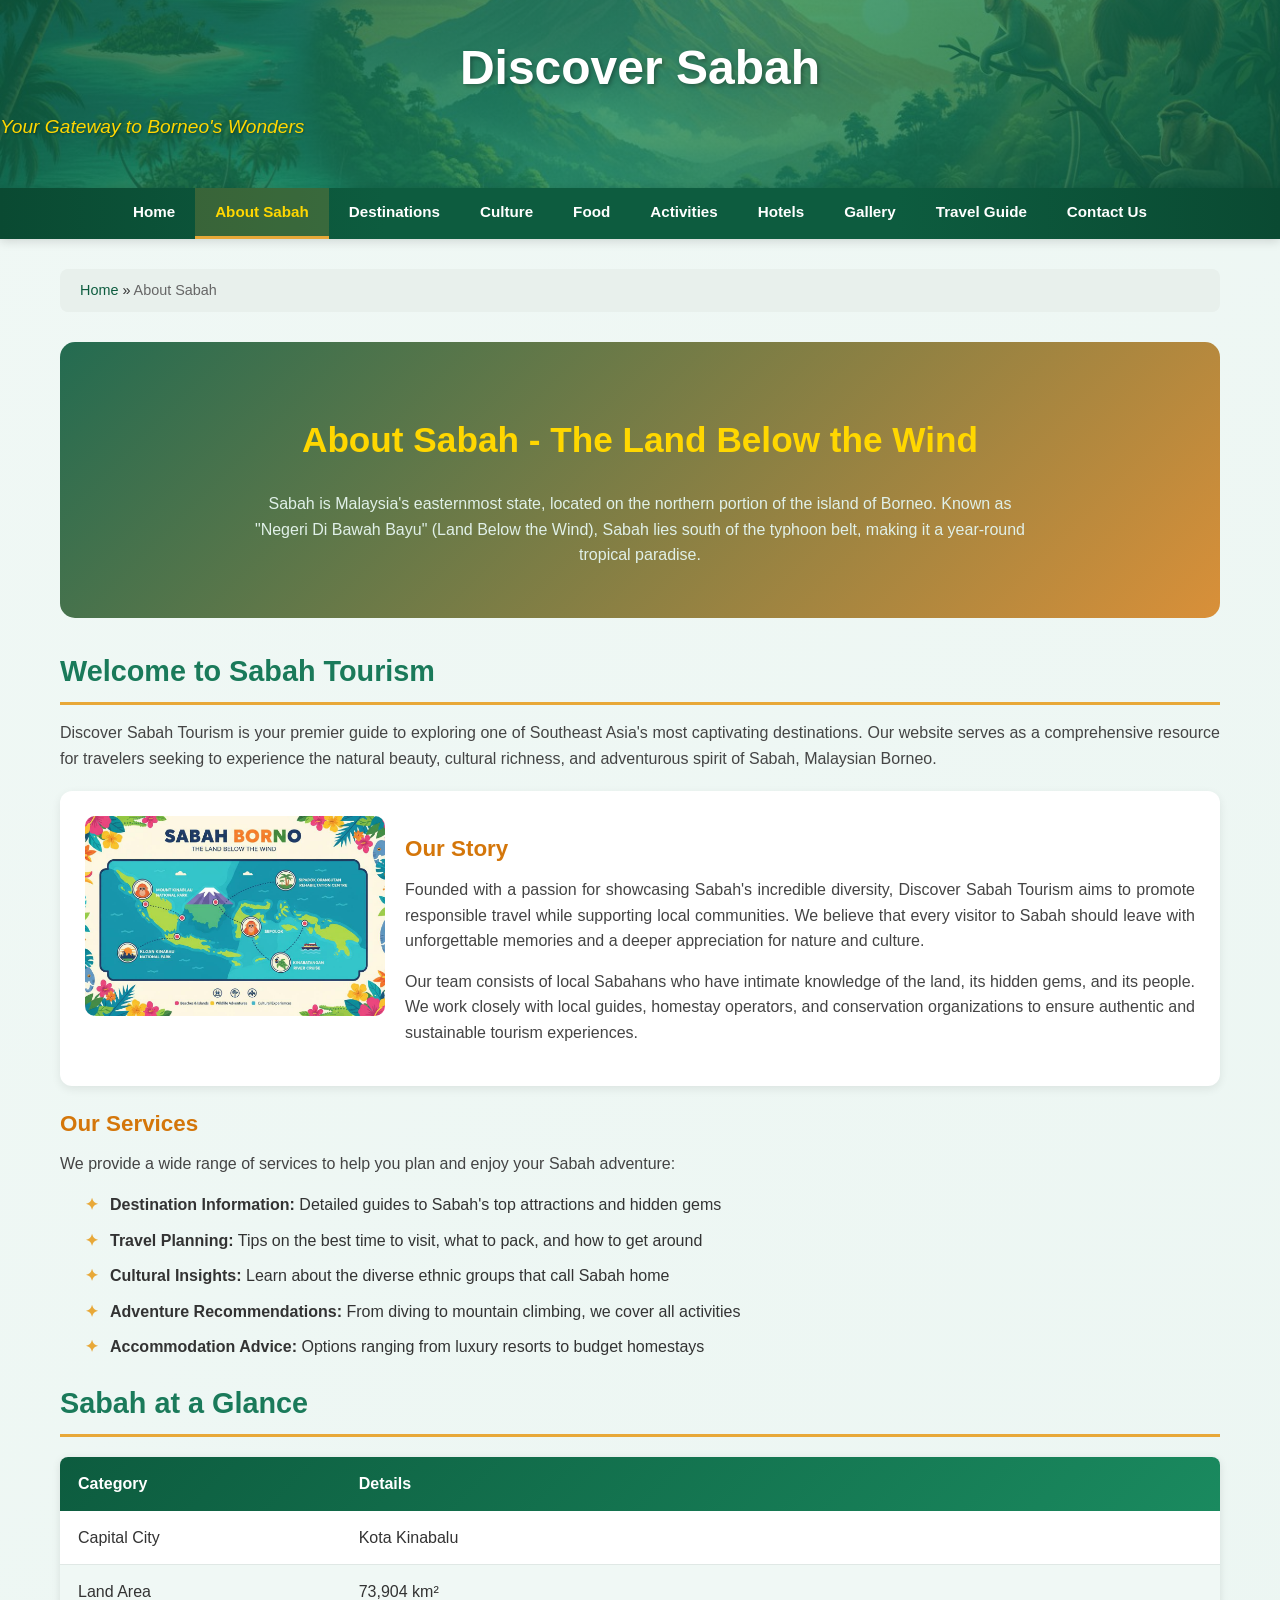
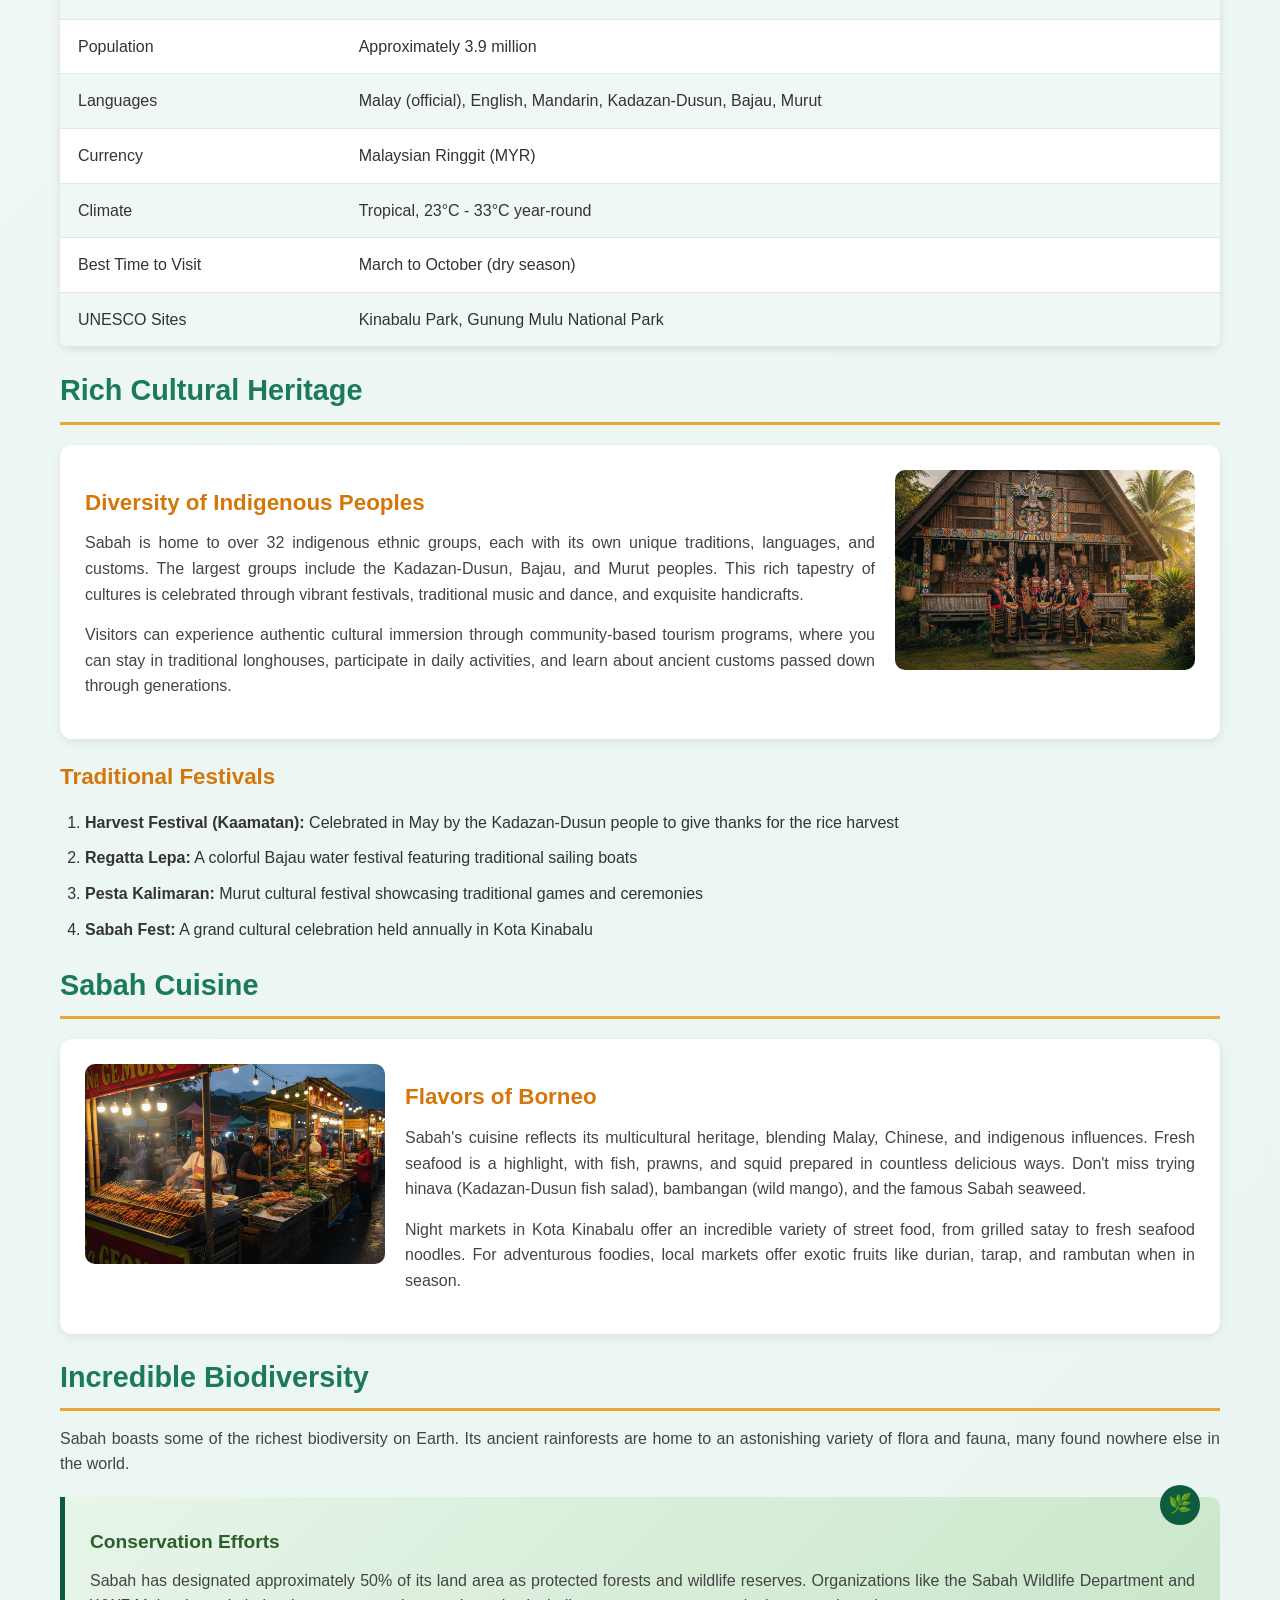
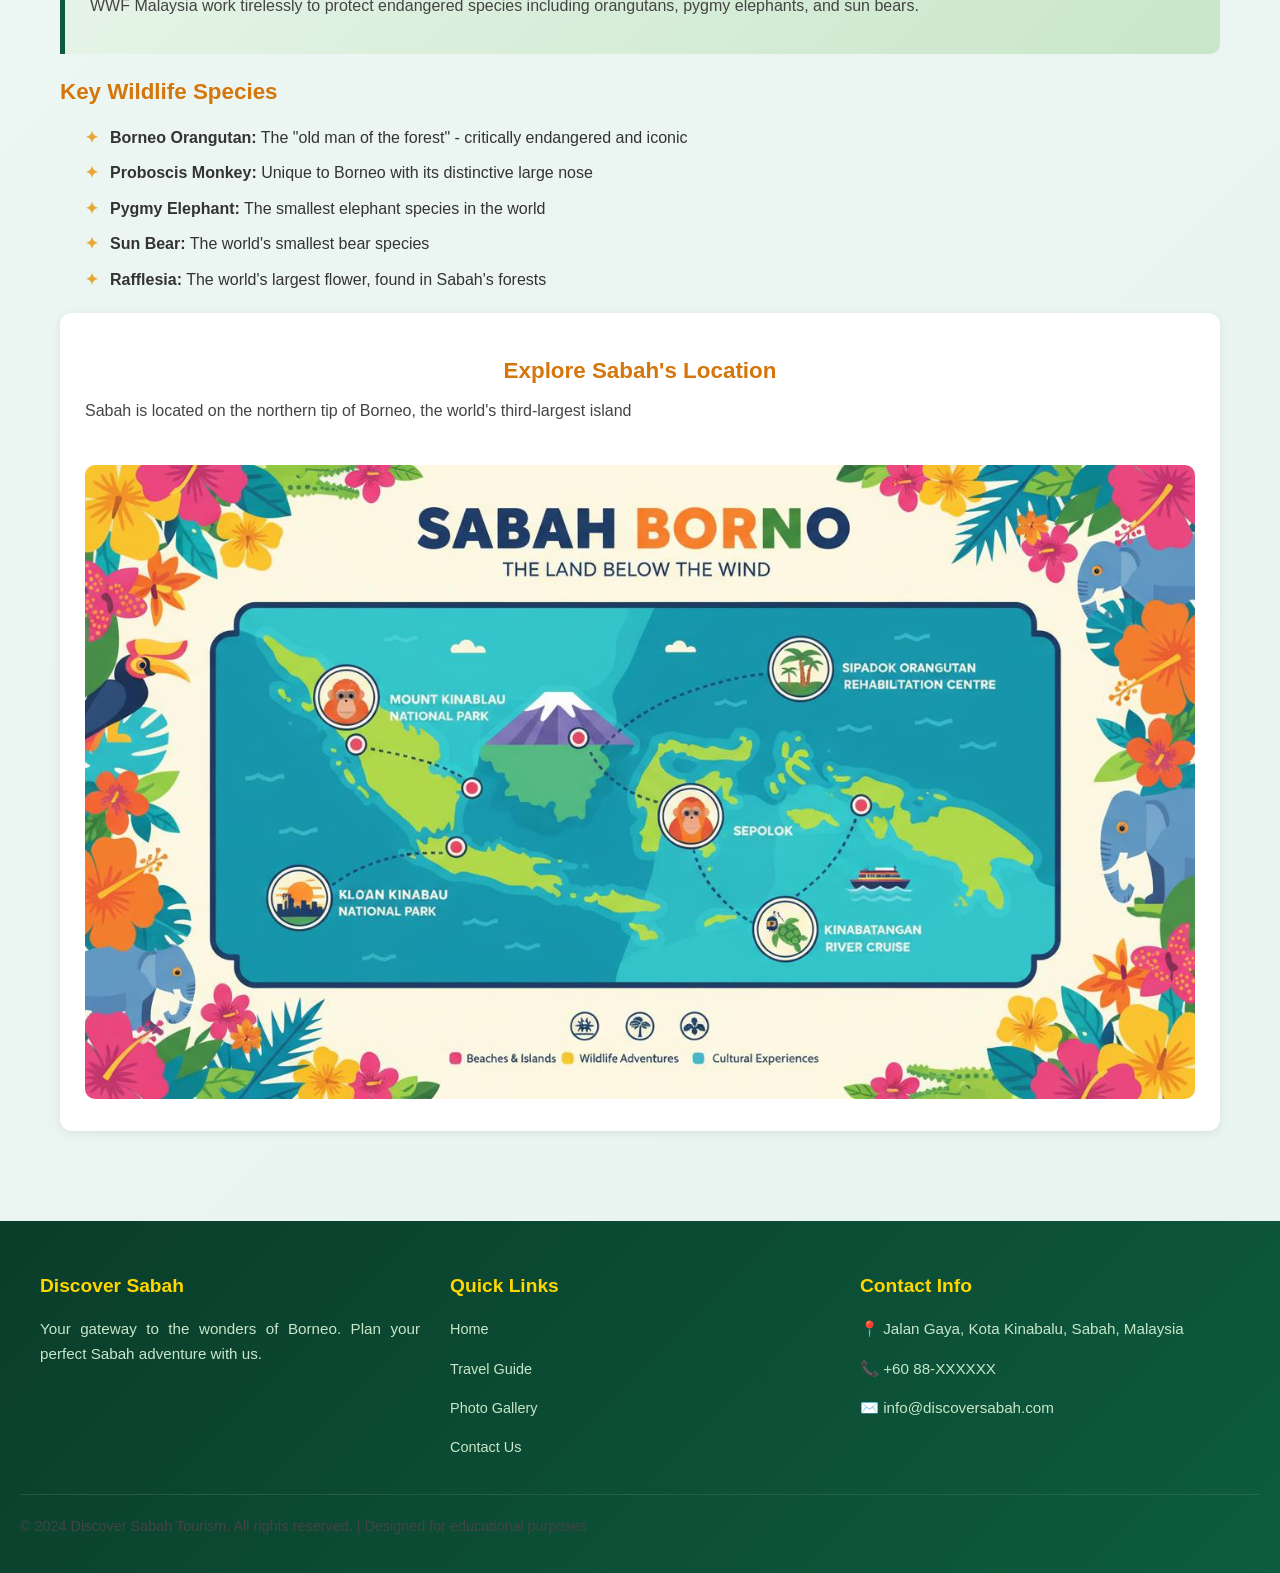
==== commit 6bd028bd: "Reorder navigation menu" ====
--- a/about.html
+++ b/about.html
@@ -38,7 +38,7 @@
     <nav>
         <ul>
             <li><a href="index.html">Home</a></li>
-            <li><a href="about.html"class="active>About Sabah</a></li>
+            <li><a href="about.html"class="active">About Sabah</a></li>
             <li><a href="destination.html">Destinations</a></li>
             <li><a href="culture.html">Culture</a></li>
             <li><a href="food.html">Food</a></li>
